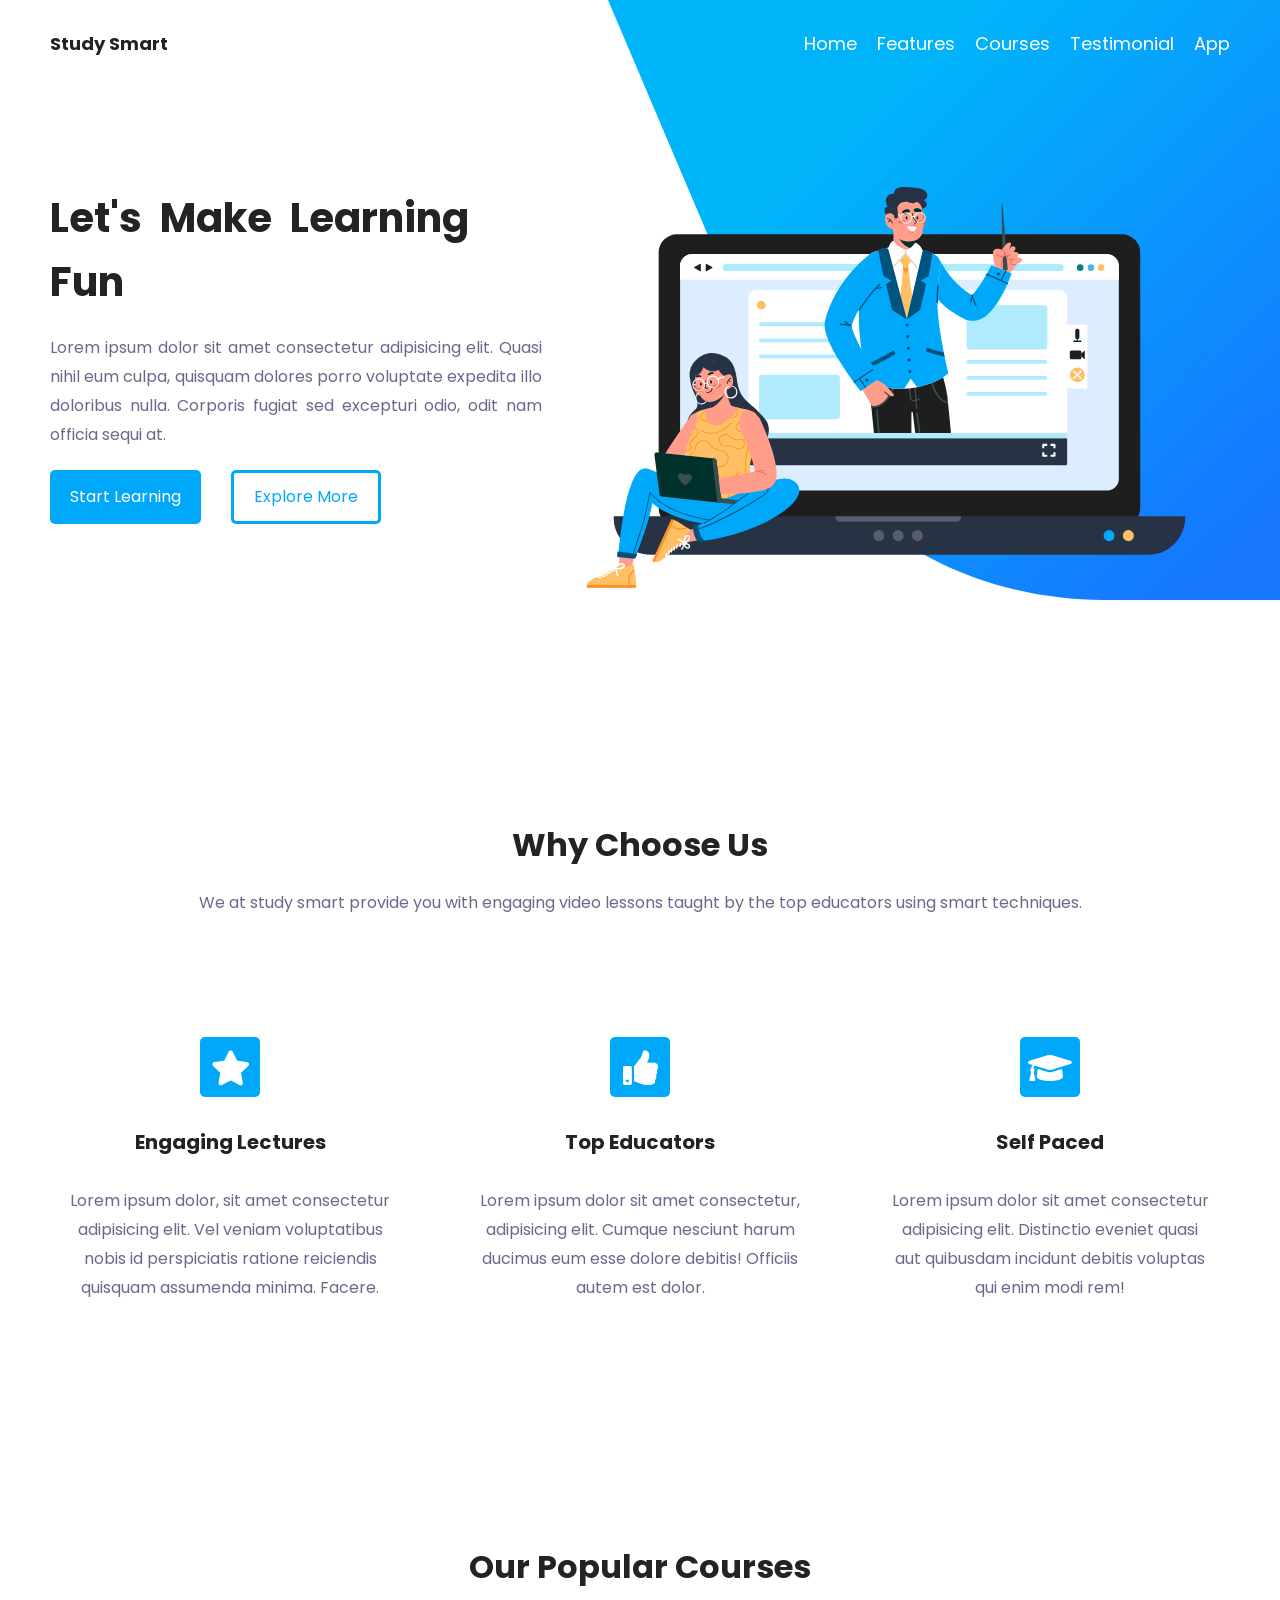
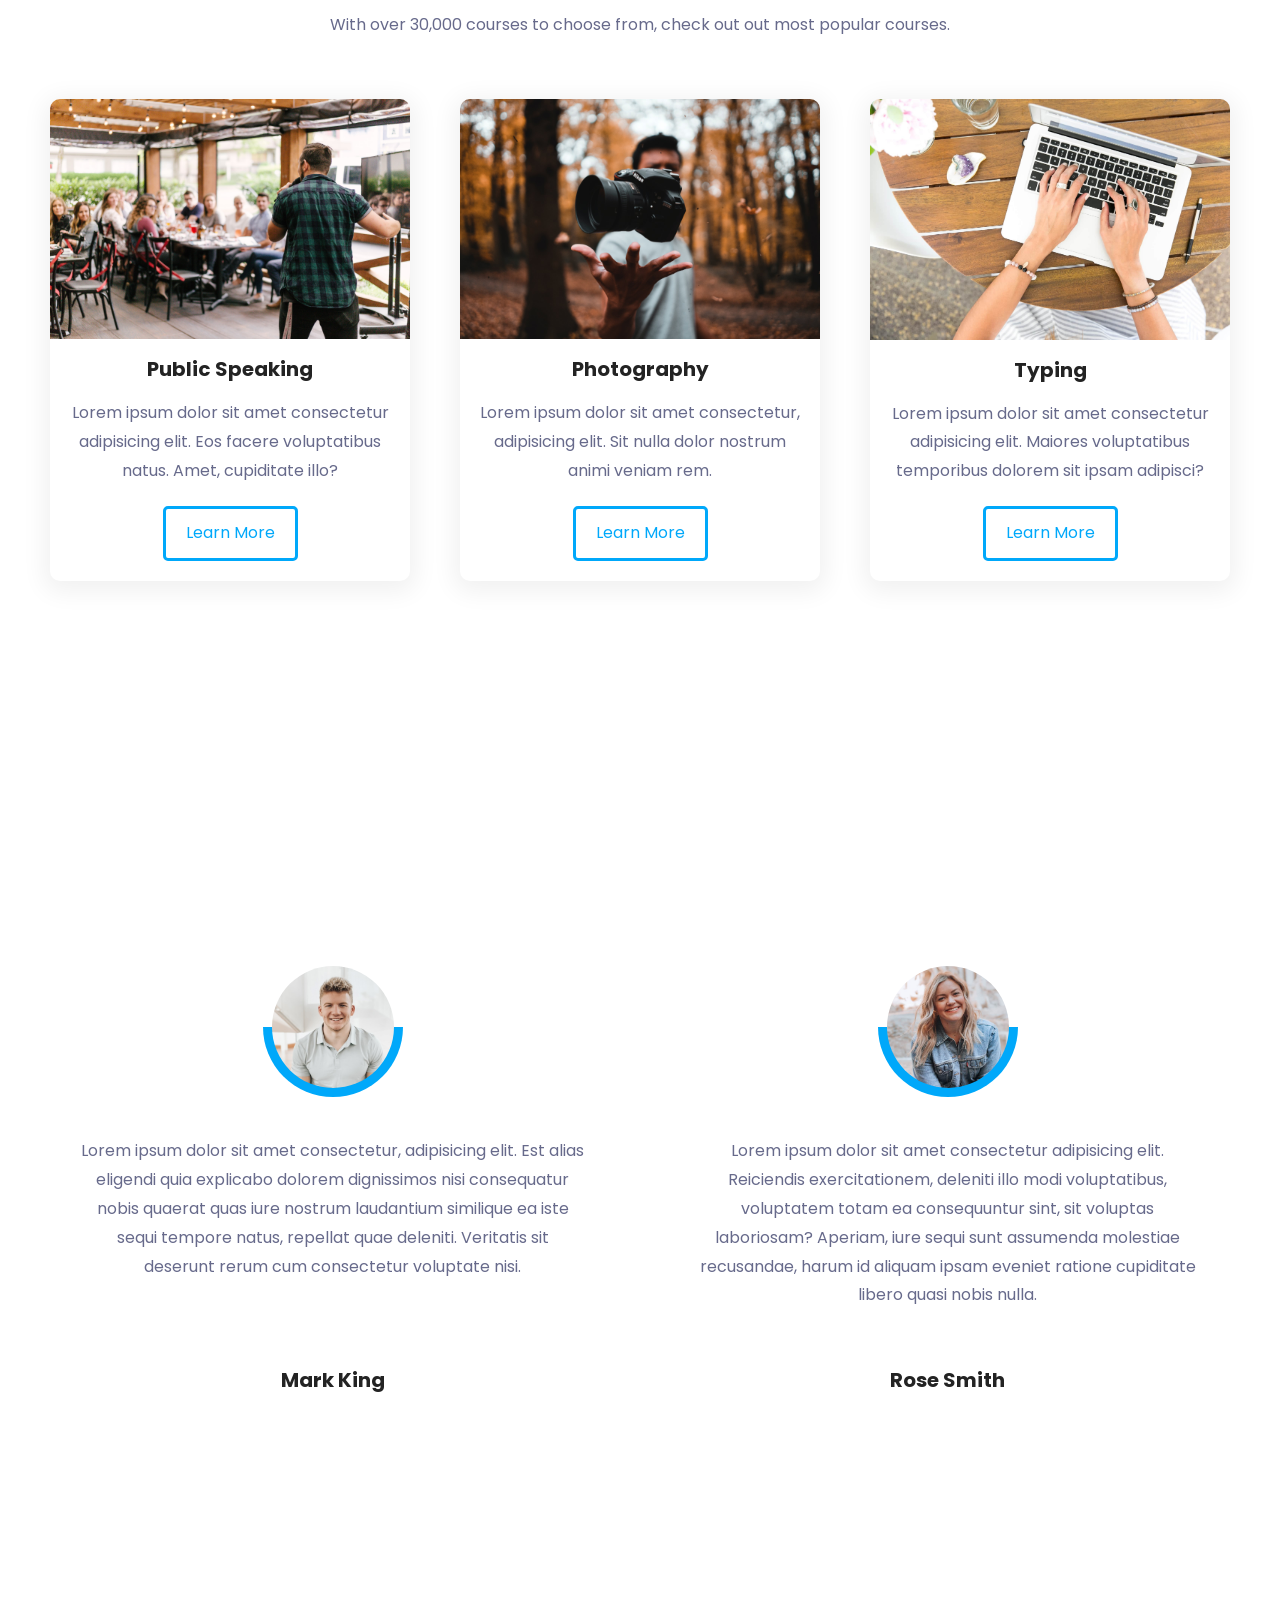
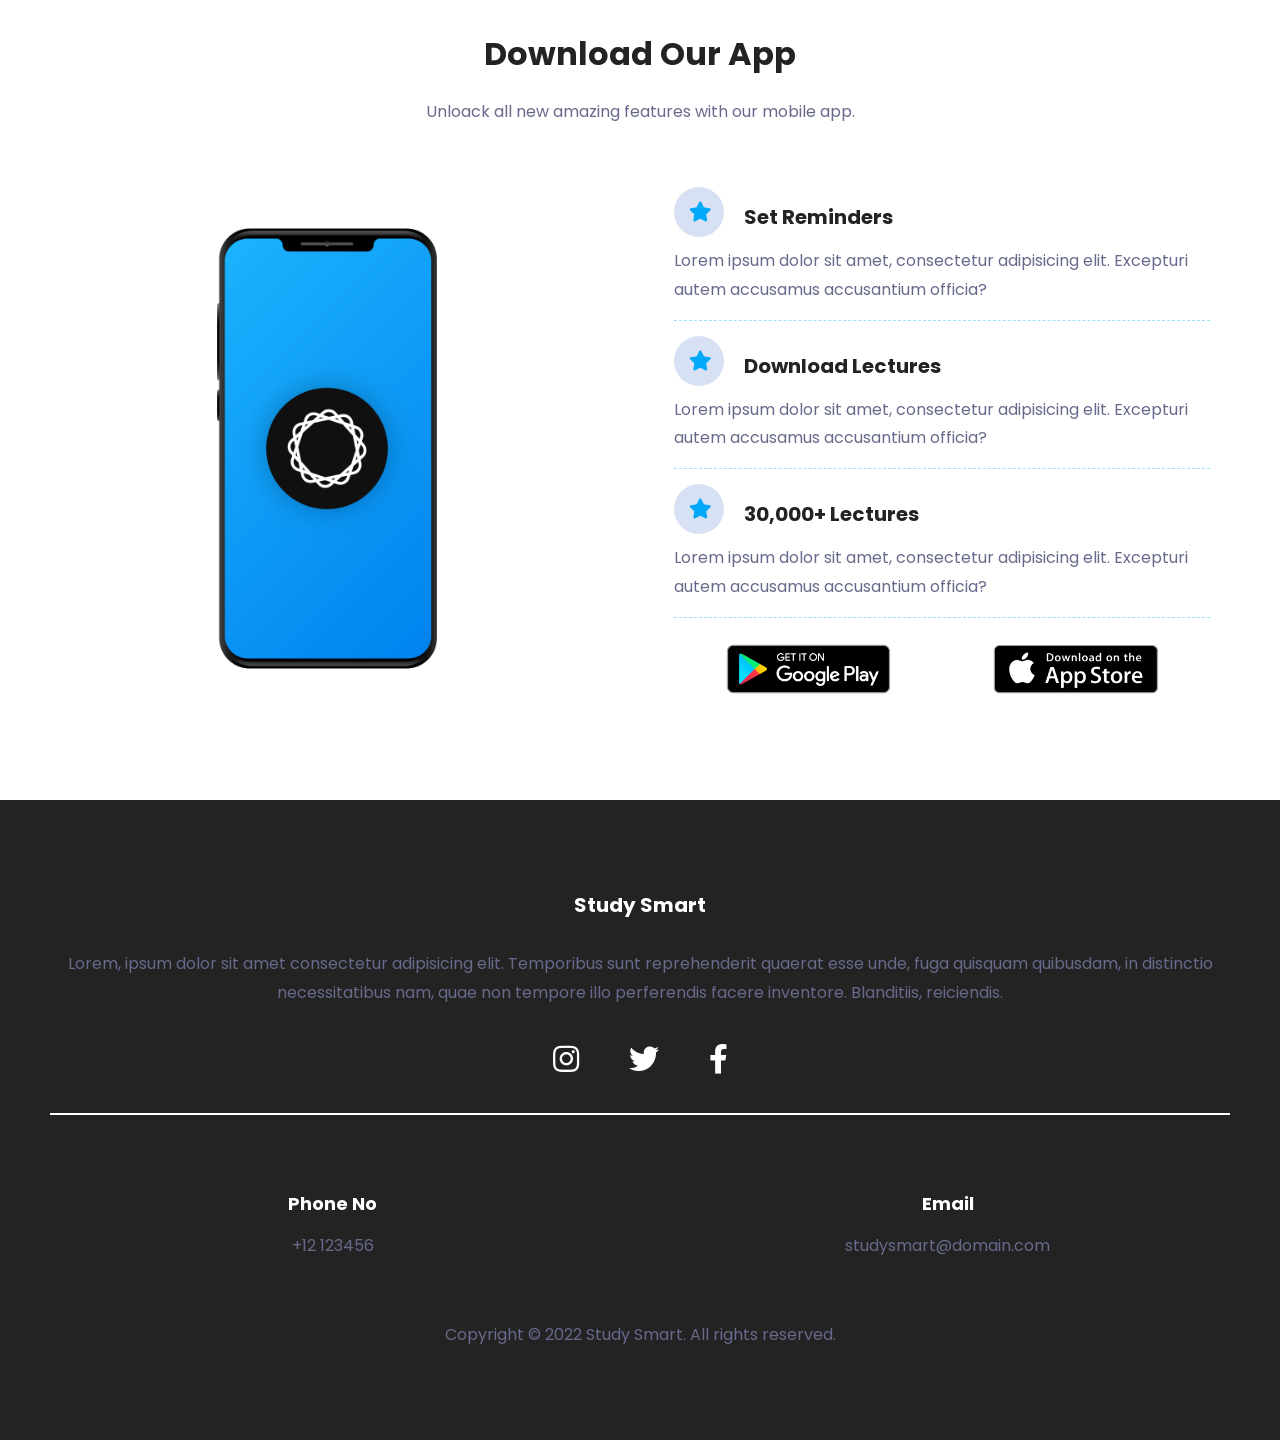
==== demo/Education by Coding Team/index.html @ 939c159c "Publish web demo + source code" ====
<!-- Created by Erion Nezha — © 2026 All rights reserved -->
<!DOCTYPE html>
<html lang="en">
  <head>
    <!-- Coded by Coding Team in Telegram @codingtuto -->
    <meta name="viewport" content="width=device-width, initial-scale=1.0" />
    <title>Responsive Education Website</title>
    <!------ Font Awesome ------>
    <link
      rel="stylesheet"
      href="https://cdnjs.cloudflare.com/ajax/libs/font-awesome/5.15.4/css/all.min.css"
    />
    <!------ Google Fonts ------>
    <link rel="preconnect" href="https://fonts.googleapis.com" />
    <link rel="preconnect" href="https://fonts.gstatic.com" crossorigin />
    <link
      href="https://fonts.googleapis.com/css2?family=Poppins:wght@400;700&display=swap"
      rel="stylesheet"
    />
    <!------ Stylesheet ------>
    <link rel="stylesheet" href="style.css" />
    <!------ Queries ------>
    <link rel="stylesheet" href="queries.css" />
  </head>
  <body>
    <!------ Scroll To Top Button ------>
    <button id="scroll-top">
      <i class="fas fa-arrow-up"></i>
    </button>
    <!------ Header ------>
    <header>
      <nav>
        <a href="#home" id="logo">Study Smart</a>
        <i class="fas fa-bars" id="ham-menu"></i>
        <ul id="nav-bar">
          <li>
            <a href="#home">Home</a>
          </li>
          <li>
            <a href="#features">Features</a>
          </li>
          <li>
            <a href="#courses">Courses</a>
          </li>
          <li>
            <a href="#testimonial">Testimonial</a>
          </li>
          <li>
            <a href="#download-app">App</a>
          </li>
        </ul>
      </nav>
    </header>
    <!-- Coded by Coding Team in Telegram @codingtuto -->
    <!------ Section: Hero ------>
    <section class="hero" id="home">
      <img src="header-shape.svg" id="header-shape" />
      <div class="hero-content">
        <h1>Let's Make Learning Fun</h1>
        <p>
          Lorem ipsum dolor sit amet consectetur adipisicing elit. Quasi nihil
          eum culpa, quisquam dolores porro voluptate expedita illo doloribus
          nulla. Corporis fugiat sed excepturi odio, odit nam officia sequi at.
        </p>
        <div class="btn-container">
          <button class="primary-btn btn">Start Learning</button>
          <button class="secondary-btn btn">Explore More</button>
        </div>
      </div>
      <div class="hero-img">
        <img src="hero-image.svg" />
      </div>
    </section>
    <!------ Section: Features ------>
    <section class="features" id="features">
      <h2>Why Choose Us</h2>
      <p class="section-desc">
        We at study smart provide you with engaging video lessons taught by the
        top educators using smart techniques.
      </p>
      <div class="row">
        <div class="column">
          <i class="fas fa-star"></i>
          <h3>Engaging Lectures</h3>
          <p>
            Lorem ipsum dolor, sit amet consectetur adipisicing elit. Vel veniam
            voluptatibus nobis id perspiciatis ratione reiciendis quisquam
            assumenda minima. Facere.
          </p>
        </div>
        <div class="column">
          <i class="fas fa-thumbs-up"></i>
          <h3>Top Educators</h3>
          <p>
            Lorem ipsum dolor sit amet consectetur, adipisicing elit. Cumque
            nesciunt harum ducimus eum esse dolore debitis! Officiis autem est
            dolor.
          </p>
        </div>
        <div class="column">
          <i class="fas fa-graduation-cap"></i>
          <h3>Self Paced</h3>
          <p>
            Lorem ipsum dolor sit amet consectetur adipisicing elit. Distinctio
            eveniet quasi aut quibusdam incidunt debitis voluptas qui enim modi
            rem!
          </p>
        </div>
      </div>
    </section>
    <!------ Section: Courses ------>
    <section class="courses" id="courses">
      <h2>Our Popular Courses</h2>
      <p class="section-desc">
        With over 30,000 courses to choose from, check out out most popular
        courses.
      </p>
      <div class="row">
        <div class="column">
          <img src="public.jpg" />
          <h3>Public Speaking</h3>
          <p>
            Lorem ipsum dolor sit amet consectetur adipisicing elit. Eos facere
            voluptatibus natus. Amet, cupiditate illo?
          </p>
          <div class="courses-btn">
            <button class="btn secondary-btn">Learn More</button>
          </div>
        </div>
        <div class="column">
          <img src="photography.jpg" />
          <h3>Photography</h3>
          <p>
            <!-- Coded by Coding Team in Telegram @codingtuto -->
            Lorem ipsum dolor sit amet consectetur, adipisicing elit. Sit nulla
            dolor nostrum animi veniam rem.
          </p>
          <div class="courses-btn">
            <button class="btn secondary-btn">Learn More</button>
          </div>
        </div>
        <div class="column">
          <img src="typing.jpg" />
          <h3>Typing</h3>
          <p>
            Lorem ipsum dolor sit amet consectetur adipisicing elit. Maiores
            voluptatibus temporibus dolorem sit ipsam adipisci?
          </p>
          <div class="courses-btn">
            <button class="btn secondary-btn">Learn More</button>
          </div>
        </div>
      </div>
    </section>
    <!------ Section: Testimonial ------>
    <section class="testimonial" id="testimonial">
      <h2>What Our Students Say</h2>
      <p class="section-desc">
        We provide a learning experience that is not available elsewhere. We
        have over 50,000 happy students.
      </p>
      <div class="row">
        <div class="column">
          <div class="testimonial-image">
            <img src="person-1.jpg" />
          </div>
          <p>
            Lorem ipsum dolor sit amet consectetur, adipisicing elit. Est alias
            eligendi quia explicabo dolorem dignissimos nisi consequatur nobis
            quaerat quas iure nostrum laudantium similique ea iste sequi tempore
            natus, repellat quae deleniti. Veritatis sit deserunt rerum cum
            consectetur voluptate nisi.
          </p>
          <h3>Mark King</h3>
        </div>
        <div class="column">
          <div class="testimonial-image">
            <img src="person-2.jpg" />
          </div>
          <p>
            Lorem ipsum dolor sit amet consectetur adipisicing elit. Reiciendis
            exercitationem, deleniti illo modi voluptatibus, voluptatem totam ea
            consequuntur sint, sit voluptas laboriosam? Aperiam, iure sequi sunt
            assumenda molestiae recusandae, harum id aliquam ipsam eveniet
            ratione cupiditate libero quasi nobis nulla.
          </p>
          <h3>Rose Smith</h3>
        </div>
      </div>
    </section>
    <!------ Section: Download App ------>
    <section class="download-app" id="download-app">
      <h2>Download Our App</h2>
      <p class="section-desc">
        Unloack all new amazing features with our mobile app.
      </p>
      <!-- Coded by Coding Team in Telegram @codingtuto -->
      <div class="row">
        <div class="column">
          <img src="download-app.png" />
        </div>
        <div class="column">
          <div class="app-feature">
            <div>
              <i class="fas fa-star"></i>
              <h3>Set Reminders</h3>
            </div>
            <p>
              Lorem ipsum dolor sit amet, consectetur adipisicing elit.
              Excepturi autem accusamus accusantium officia?
            </p>
          </div>
          <div class="app-feature">
            <div>
              <i class="fas fa-star"></i>
              <h3>Download Lectures</h3>
            </div>
            <p>
              Lorem ipsum dolor sit amet, consectetur adipisicing elit.
              Excepturi autem accusamus accusantium officia?
            </p>
          </div>
          <div class="app-feature">
            <div>
              <i class="fas fa-star"></i>
              <h3>30,000+ Lectures</h3>
            </div>
            <p>
              Lorem ipsum dolor sit amet, consectetur adipisicing elit.
              Excepturi autem accusamus accusantium officia?
            </p>
          </div>
          <div class="download-btns">
            <a href="#google-play">
              <img src="google-play.png" />
            </a>
            <a href="#app-store">
              <img src="app-store.png" />
            </a>
          </div>
        </div>
      </div>
    </section>
    <!-- Coded by Coding Team in Telegram @codingtuto -->
    <!------ Footer ------>
    <footer>
      <div class="row footer-about">
        <h3>Study Smart</h3>
        <p>
          Lorem, ipsum dolor sit amet consectetur adipisicing elit. Temporibus
          sunt reprehenderit quaerat esse unde, fuga quisquam quibusdam, in
          distinctio necessitatibus nam, quae non tempore illo perferendis
          facere inventore. Blanditiis, reiciendis.
        </p>
        <div class="social-links">
          <a href="#">
            <i class="fab fa-instagram"></i>
          </a>
          <a href="#">
            <i class="fab fa-twitter"></i>
          </a>
          <a href="#">
            <i class="fab fa-facebook-f"></i>
          </a>
        </div>
      </div>
      <div class="row footer-contact">
        <div class="column">
          <h4>Phone No</h4>
          <p>+12 123456</p>
        </div>
        <div class="column">
          <h4>Email</h4>
          <p>studysmart@domain.com</p>
        </div>
      </div>
      <p class="footer-copyright">
        Copyright &copy; 2022 Study Smart. All rights reserved.
      </p>
      <!-- Coded by Coding Team in Telegram @codingtuto -->
    
    </footer>
    <!------ Script ------>
    <script src="script.js"></script>
  </body>
</html>
---- demo/Education by Coding Team/style.css ----
/* Created by Erion Nezha — © 2026 All rights reserved */
/*------ Variables ------*/
:root {
  --base-shade-1: #00a8fa;
  --white-shade-1: #ffffff;
  --white-shade-2: #d7e1f3;
  --black-shade-1: #232323;
  --black-shade-2: #676a8b;
  --grad-color-1: 0, 180, 250;
  --grad-color-2: 21, 120, 255;

  --base-font-size: 1.6rem;

  --heading-font-size-1: 4rem;
  --heading-font-size-2: 3.2rem;
  --heading-font-size-3: 2rem;
  --heading-font-size-4: 1.8rem;

  --border-radius-1: 1rem;
  --border-radius-2: 0.5rem;
}
/*------ Base Styles ------*/
*,
*:before,
*:after {
  padding: 0;
  margin: 0;
  box-sizing: border-box;
}
*:not(i) {
  font-family: "Poppins", sans-serif;
}
html {
  font-size: 62.5%;
  scroll-behavior: smooth;
}
/*------ Utility Classes ------*/

section,
footer {
  padding: 9rem 5rem;
}
.row {
  display: flex;
  align-items: center;
  justify-content: space-between;
  gap: 5rem;
}
.column {
  width: 100%;
}
.section-desc {
  text-align: center;
  margin: 2rem 0 6rem 0;
}
h1 {
  font-size: var(--heading-font-size-1);
  color: var(--black-shade-1);
  margin-bottom: 2rem;
  word-spacing: 1rem;
  line-height: 1.6;
}
h2 {
  font-size: var(--heading-font-size-2);
  color: var(--black-shade-1);
  font-weight: 700;
  text-align: center;
}
h3 {
  font-size: var(--heading-font-size-3);
  color: var(--black-shade-1);
  font-weight: 700;
  margin: 1.5rem 0;
  text-align: center;
}
h4 {
  font-size: var(--heading-font-size-4);
  color: var(--black-shade-2);
  margin: 1.5rem 0;
}
p,
button {
  font-size: var(--base-font-size);
  color: var(--black-shade-2);
  line-height: 1.8;
  font-weight: 400;
}
.btn {
  background-color: transparent;
  padding: 1rem 2rem;
  border-radius: var(--border-radius-2);
  border: none;
  margin: 2rem 0;
}
.primary-btn {
  background-color: var(--base-shade-1);
  color: var(--white-shade-1);
}
.secondary-btn {
  border: 0.3rem solid var(--base-shade-1);
  color: var(--base-shade-1);
}

/*------ Header ------*/
header {
  position: fixed;
  width: 100%;
  padding: 3rem 5rem;
}
nav {
  display: flex;
  justify-content: space-between;
  align-items: center;
}
nav ul {
  list-style: none;
  display: flex;
  gap: 2rem;
}
nav a {
  font-size: var(--heading-font-size-4);
  text-decoration: none;
}
nav a#logo {
  color: var(--black-shade-1);
  font-weight: 700;
}
nav ul a {
  color: var(--white-shade-1);
}

/*-- SideMenu --*/
#ham-menu {
  display: none;
}
nav ul.active {
  left: 0;
}
/*-- Sticky Header --*/
.sticky {
  background-color: var(--white-shade-1);
  box-shadow: 0 2rem 1.5rem rgba(0, 0, 0, 0.05);
}
.sticky nav ul a,
.sticky nav a#logo,
.sticky #ham-menu {
  color: var(--black-shade-1);
}
/*-- Link Hover Effect --*/
nav ul a:hover {
  color: var(--black-shade-1);
}
.sticky nav ul a:hover {
  color: var(--base-shade-1);
}
/*------ Section: Hero ------*/
section.hero {
  display: grid;
  grid-template-columns: 5fr 7fr;
  align-items: center;
}
#header-shape {
  position: absolute;
  top: 0;
  left: 0;
  z-index: -1;
}
.hero-content p {
  text-align: justify;
}
.hero-img img {
  display: block;
  width: 100%;
}
.btn-container {
  display: flex;
  gap: 3rem;
}
/*------ Section: Features ------*/
.features .row {
  align-items: stretch;
}
.features .column {
  padding: 6rem 2rem;
  border-radius: var(--border-radius-1);
}
.features .column p {
  text-align: center;
}
.features h3 {
  margin: 3rem 0;
}
.features i {
  display: block;
  height: 6rem;
  width: 6rem;
  margin: 0 auto;
  font-size: 3.5rem;
  background-color: var(--base-shade-1);
  color: var(--white-shade-1);
  padding: 1.3rem 0;
  text-align: center;
  border-radius: var(--border-radius-2);
}
.features .column:hover {
  background-color: var(--base-shade-1);
}
.features .column:hover h3 {
  color: var(--white-shade-1);
}
.features .column:hover p {
  color: var(--white-shade-2);
}
.features .column:hover i {
  background-color: var(--white-shade-1);
  color: var(--base-shade-1);
}
/*------ Section: Courses ------*/
.courses .row {
  align-items: stretch;
}
.courses .column {
  box-shadow: 0 0.5rem 2.4rem 0.6rem rgba(0, 0, 0, 0.06);
  border-radius: var(--border-radius-1);
  display: flex;
  flex-direction: column;
}
.courses .column > *:not(img) {
  padding: 0 2rem;
}
.courses .column img {
  border-radius: var(--border-radius-1) var(--border-radius-1) 0 0;
  width: 100%;
}
.courses .column p {
  text-align: center;
  flex-grow: 1;
}
.courses-btn {
  display: flex;
  justify-content: center;
}
.courses-btn .btn:hover {
  color: var(--white-shade-1);
  background-color: var(--base-shade-1);
}
/*------ Section: Testimonials ------*/
.testimonial {
  background-image: linear-gradient(
      45deg,
      rgba(var(--grad-color-1), 0.8),
      rgba(var(--grad-color-2), 0.8)
    ),
    url(testimonial-bg.jpg);
  background-size: cover;
  background-position: center;
  background-attachment: fixed;
}
.testimonial h2,
.testimonial .section-desc {
  color: var(--white-shade-1);
}
.testimonial .row {
  align-items: stretch;
}
.testimonial .column {
  background-color: var(--white-shade-1);
  padding: 4rem 3rem;
  text-align: center;
  border-radius: var(--border-radius-1);
  display: flex;
  flex-direction: column;
}
.testimonial-image {
  height: 14rem;
  width: 14rem;
  margin: auto;
  padding: 0.9rem;
  background: linear-gradient(
    var(--white-shade-1) 50%,
    var(--base-shade-1) 50%
  );
  border-radius: 50%;
}
.testimonial-image img {
  width: 100%;
  border-radius: 50%;
}
.testimonial .column p {
  margin: 4rem 0;
  flex-grow: 1;
}
/*------ Section: Download App ------*/
.download-app .column:nth-child(1) {
  display: flex;
  justify-content: center;
}
.download-app .column:nth-child(2) {
  padding: 0 2rem;
}
.download-app img {
  display: block;
  width: 45%;
}
.app-feature {
  border-bottom: 1.5px dashed rgba(var(--grad-color-1), 0.4);
}
.app-feature:not(:last-child) {
  margin-bottom: 1.5rem;
}
.app-feature div {
  display: flex;
  gap: 2rem;
}
.app-feature p {
  margin-bottom: 1.5rem;
}
.download-app .fas {
  display: inline-block;
  background-color: var(--white-shade-2);
  height: 5rem;
  width: 5rem;
  border-radius: 50%;
  font-size: 2rem;
  text-align: center;
  padding: 1.5rem;
  color: var(--base-shade-1);
}
.download-app h3 {
  display: inline-block;
}
.download-btns {
  display: flex;
}
.download-btns a {
  display: inline;
  text-align: center;
}
.download-btns a img {
  display: inline-block;
  width: 70%;
}
/*------ Section: Footer ------*/
footer {
  background-color: var(--black-shade-1);
}
footer h3 {
  margin: 0;
}
footer h3,
footer h4 {
  color: var(--white-shade-1);
  text-align: center;
}
footer .row {
  margin-bottom: 6rem;
}
.footer-about {
  display: flex;
  flex-direction: column;
  gap: 3rem;
  padding-bottom: 3rem;
  border-bottom: 2px solid var(--white-shade-1);
}
.social-links {
  width: 100%;
  display: flex;
  justify-content: center;
  gap: 5rem;
}
.social-links a {
  font-size: 3rem;
  text-decoration: none;
  color: var(--white-shade-1);
}
footer p {
  text-align: center;
}

/*------ Scroll Top Button ------*/
#scroll-top {
  position: fixed;
  display: none;
  place-items: center;
  height: 5rem;
  width: 5rem;
  right: 3rem;
  bottom: 3rem;
  background-color: var(--base-shade-1);
  color: var(--white-shade-1);
  border: none;
  outline: none;
  font-size: var(--heading-font-size-3);
  border-radius: var(--border-radius-2);
  box-shadow: 0 1.5rem 2rem rgba(0, 0, 0, 0.2);
}
---- demo/Education by Coding Team/queries.css ----
/* Created by Erion Nezha — © 2026 All rights reserved */
@media only screen and (max-width: 991px) {
  html {
    font-size: 56.25%;
  }
  .row {
    flex-direction: column;
  }
  section,
  footer {
    padding: 7.5rem 5rem;
  }
  header {
    padding: 2.2rem 5rem;
  }
  section.hero {
    grid-template-columns: 1fr;
    background: linear-gradient(
      45deg,
      rgb(var(--grad-color-1)),
      rgb(var(--grad-color-2))
    );
  }
  #header-shape {
    display: none;
  }
  .hero-img {
    grid-row: 1;
  }
  nav ul a,
  nav a#logo {
    color: var(--white-shade-1);
  }
  .hero-content h1,
  .hero-content p {
    text-align: center;
  }
  .hero-content h1 {
    color: var(--white-shade-1);
  }
  .hero-content p {
    color: var(--white-shade-2);
  }
  .hero-content .primary-btn {
    background-color: var(--white-shade-1);
    color: var(--base-shade-1);
  }
  .hero-content .secondary-btn {
    color: var(--white-shade-1);
    border-color: var(--white-shade-1);
  }
  .btn-container {
    justify-content: center;
  }
  .download-app img {
    width: 30%;
  }
  .app-feature div {
    justify-content: center;
  }
  .app-feature p {
    text-align: center;
  }
  .download-app a img {
    width: 50%;
  }
}

@media only screen and (max-width: 767px) {
  html {
    font-size: 50%;
  }
  header {
    padding: 2rem 4rem;
  }
  #ham-menu {
    display: block;
    color: var(--white-shade-1);
  }
  nav a#logo,
  #ham-menu {
    font-size: var(--heading-font-size-2);
  }
  nav ul {
    background-color: var(--black-shade-1);
    position: fixed;
    left: -100vw;
    top: 70.4px;
    height: calc(100vh - 70.4px);
    width: 100vw;
    flex-direction: column;
    align-items: center;
    justify-content: space-around;
    transition: 1s;
    gap: 0;
  }
  nav ul a {
    font-size: var(--heading-font-size-3);
  }
  .sticky nav ul a {
    color: var(--white-shade-1);
  }
  nav ul a:hover {
    color: var(--base-shade-1);
  }
  #scroll-top {
    height: 6rem;
    width: 6rem;
  }
}
@media only screen and (max-width: 575px) {
  html {
    font-size: 46.87%;
  }
  header {
    padding: 2rem 3rem;
  }
  section,
  footer {
    padding: 7.5rem 3rem;
  }
  .features .column {
    padding: 4rem 2rem;
  }
  nav ul {
    top: 65.18px;
    height: calc(100vh - 65.18px);
  }
}
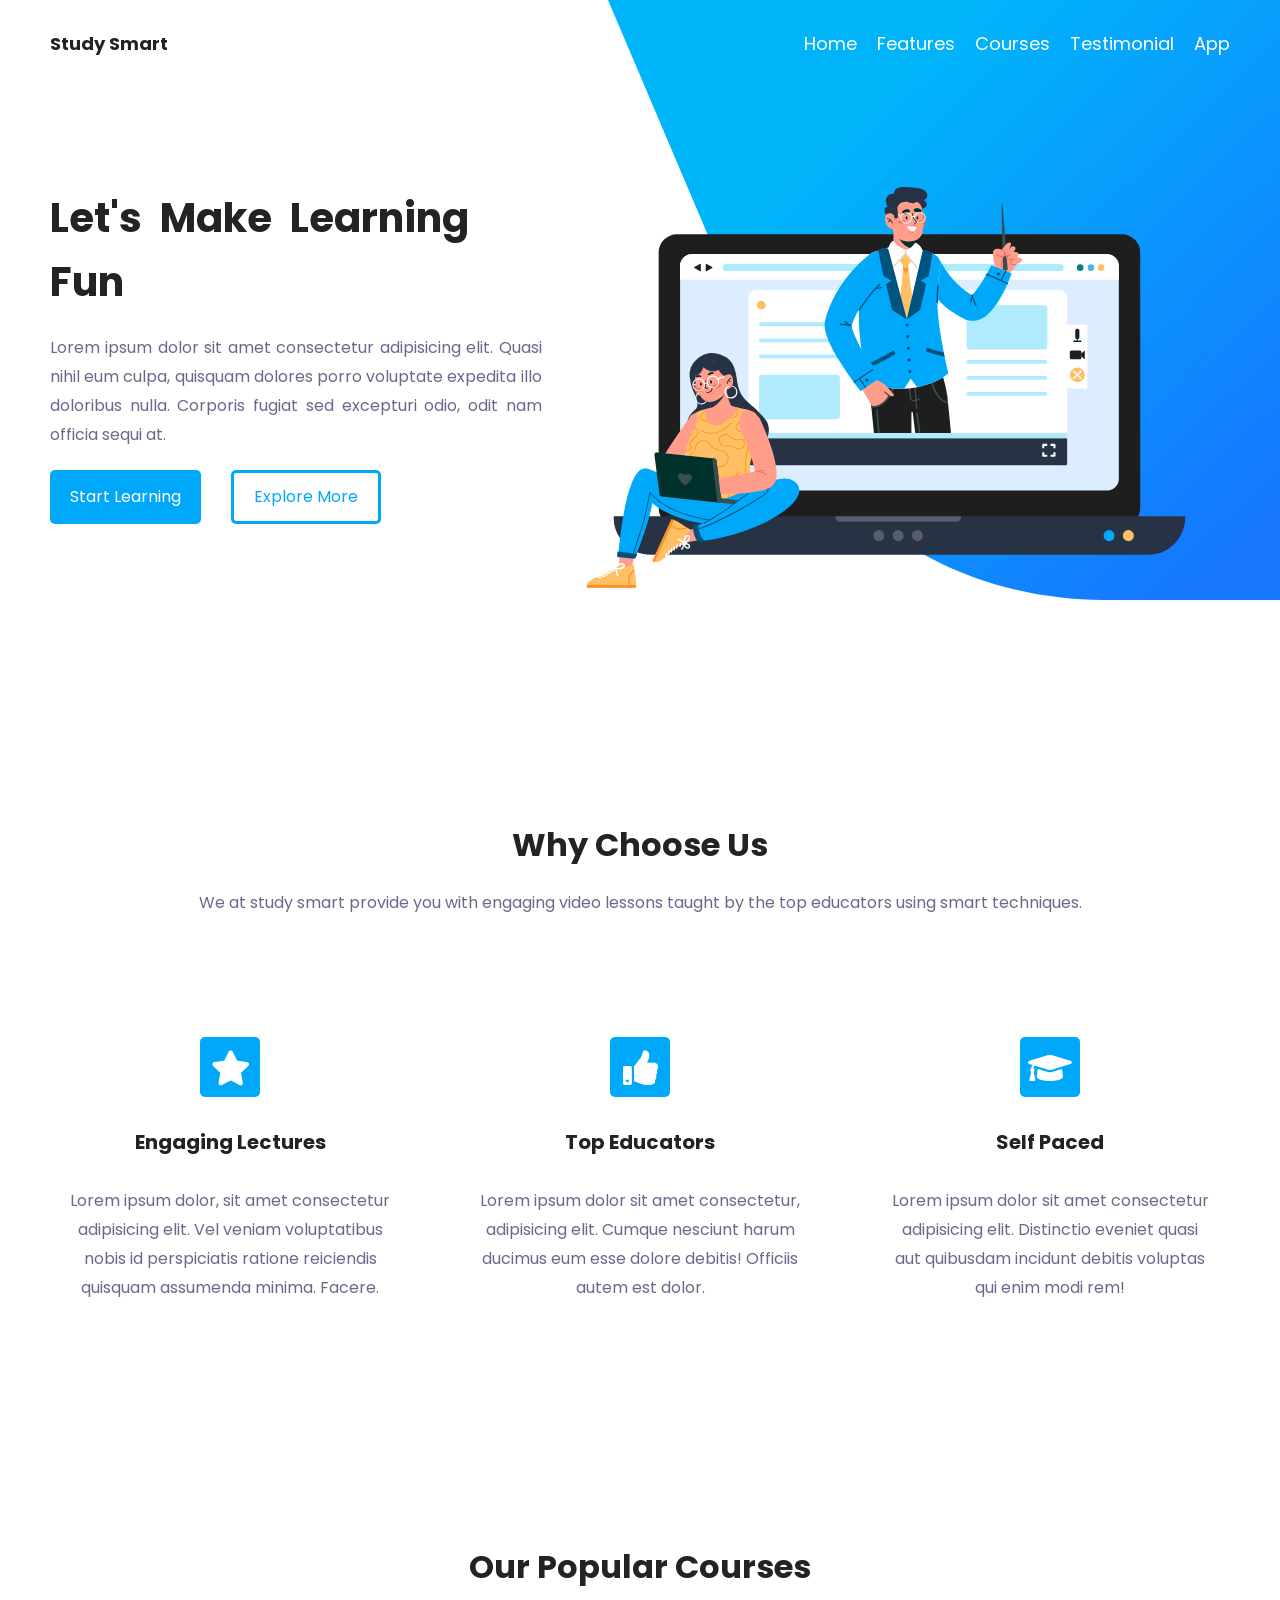
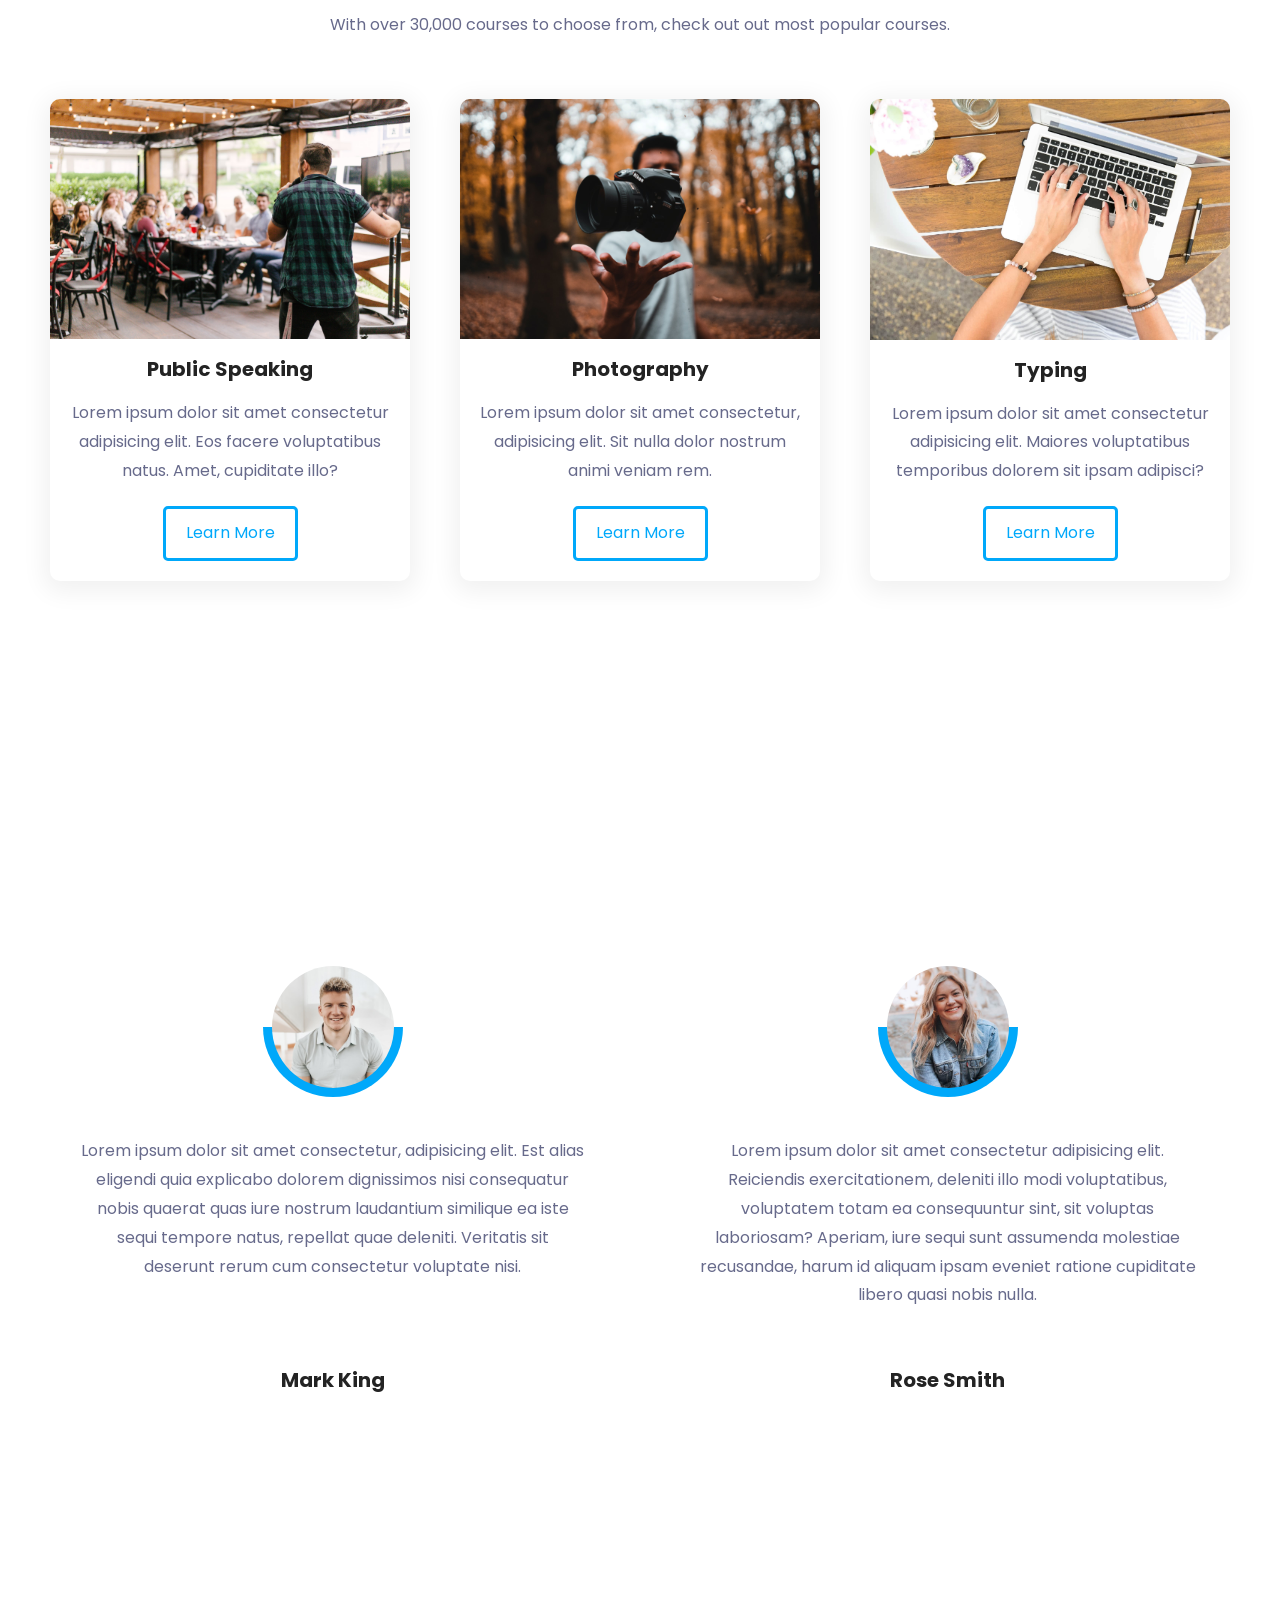
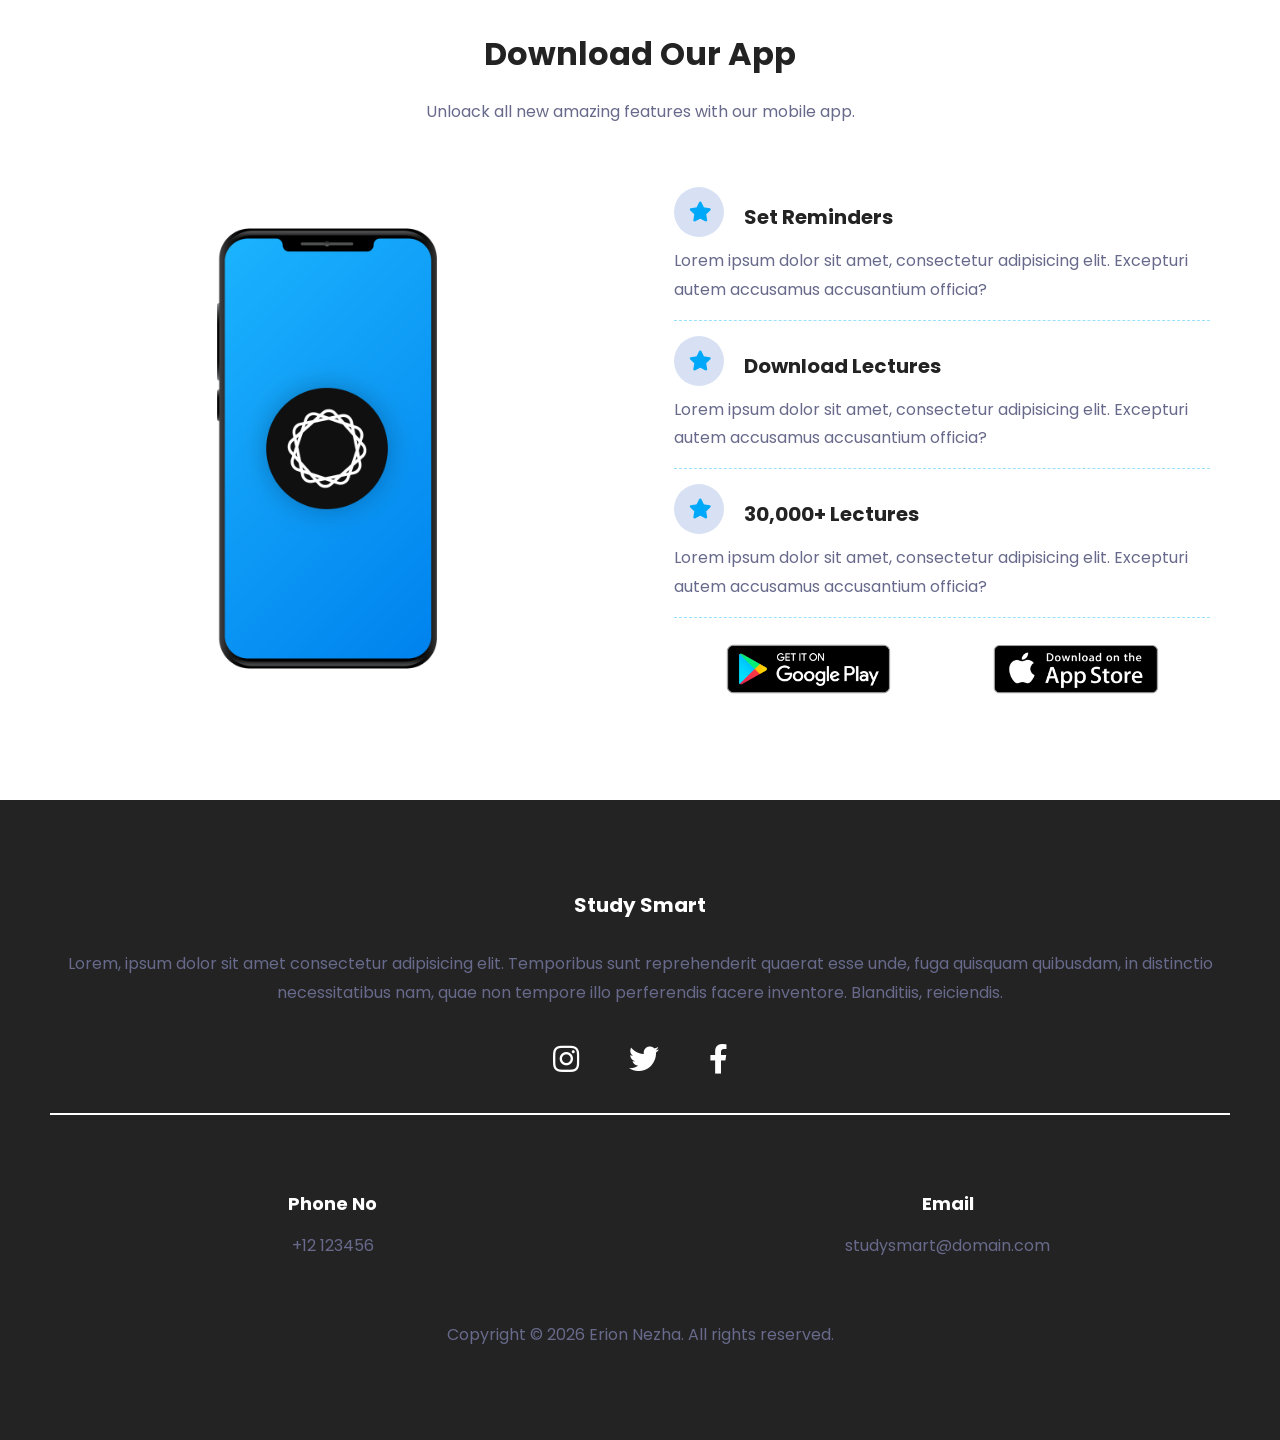
==== commit 16bba335: "Kredite të huaja → Erion Nezha (branding)" ====
--- a/demo/Education by Coding Team/index.html
+++ b/demo/Education by Coding Team/index.html
@@ -2,7 +2,7 @@
 <!DOCTYPE html>
 <html lang="en">
   <head>
-    <!-- Coded by Coding Team in Telegram @codingtuto -->
+    <!-- Created by Erion Nezha — © 2026 All rights reserved -->
     <meta name="viewport" content="width=device-width, initial-scale=1.0" />
     <title>Responsive Education Website</title>
     <!------ Font Awesome ------>
@@ -51,7 +51,7 @@
         </ul>
       </nav>
     </header>
-    <!-- Coded by Coding Team in Telegram @codingtuto -->
+    <!-- Created by Erion Nezha — © 2026 All rights reserved -->
     <!------ Section: Hero ------>
     <section class="hero" id="home">
       <img src="header-shape.svg" id="header-shape" />
@@ -131,7 +131,7 @@
           <img src="photography.jpg" />
           <h3>Photography</h3>
           <p>
-            <!-- Coded by Coding Team in Telegram @codingtuto -->
+            <!-- Created by Erion Nezha — © 2026 All rights reserved -->
             Lorem ipsum dolor sit amet consectetur, adipisicing elit. Sit nulla
             dolor nostrum animi veniam rem.
           </p>
@@ -194,7 +194,7 @@
       <p class="section-desc">
         Unloack all new amazing features with our mobile app.
       </p>
-      <!-- Coded by Coding Team in Telegram @codingtuto -->
+      <!-- Created by Erion Nezha — © 2026 All rights reserved -->
       <div class="row">
         <div class="column">
           <img src="download-app.png" />
@@ -241,7 +241,7 @@
         </div>
       </div>
     </section>
-    <!-- Coded by Coding Team in Telegram @codingtuto -->
+    <!-- Created by Erion Nezha — © 2026 All rights reserved -->
     <!------ Footer ------>
     <footer>
       <div class="row footer-about">
@@ -275,9 +275,9 @@
         </div>
       </div>
       <p class="footer-copyright">
-        Copyright &copy; 2022 Study Smart. All rights reserved.
-      </p>
-      <!-- Coded by Coding Team in Telegram @codingtuto -->
+        Copyright &copy; 2026 Erion Nezha. All rights reserved.
+      </p>
+      <!-- Created by Erion Nezha — © 2026 All rights reserved -->
     
     </footer>
     <!------ Script ------>
